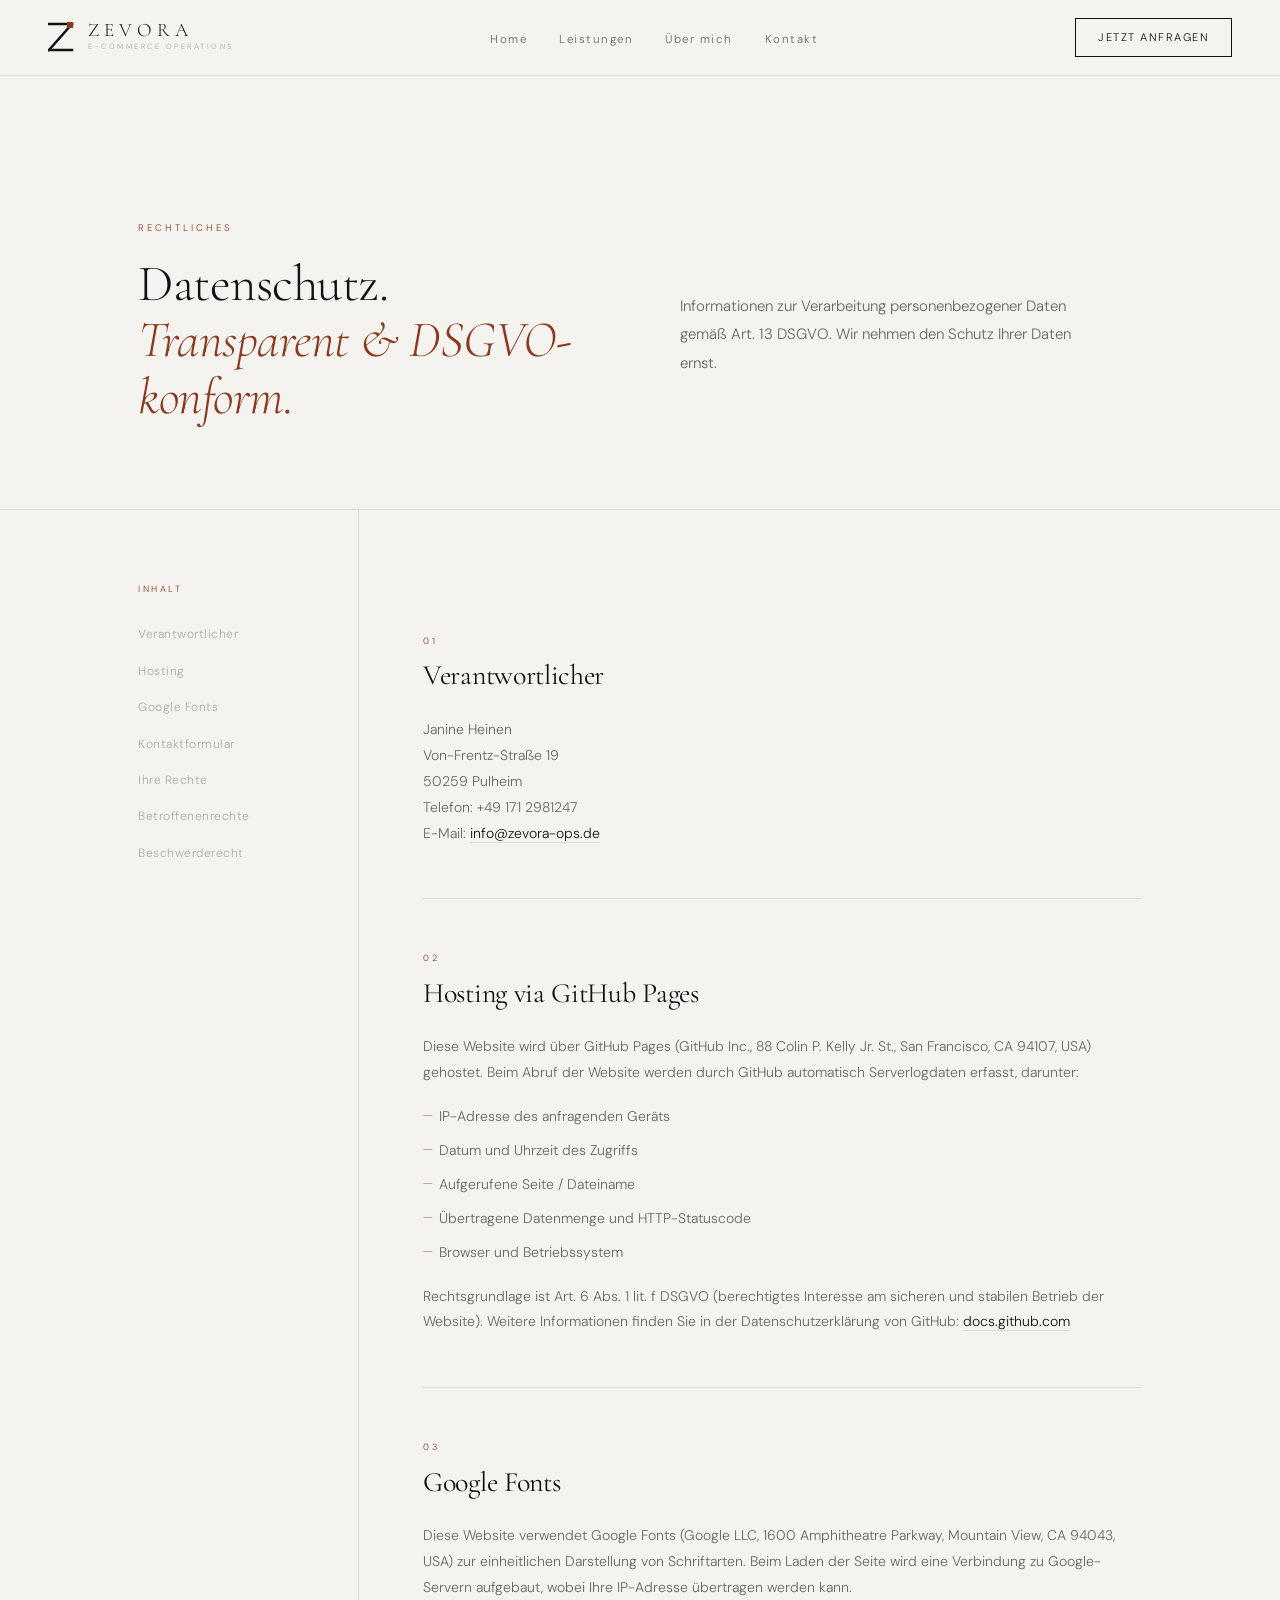
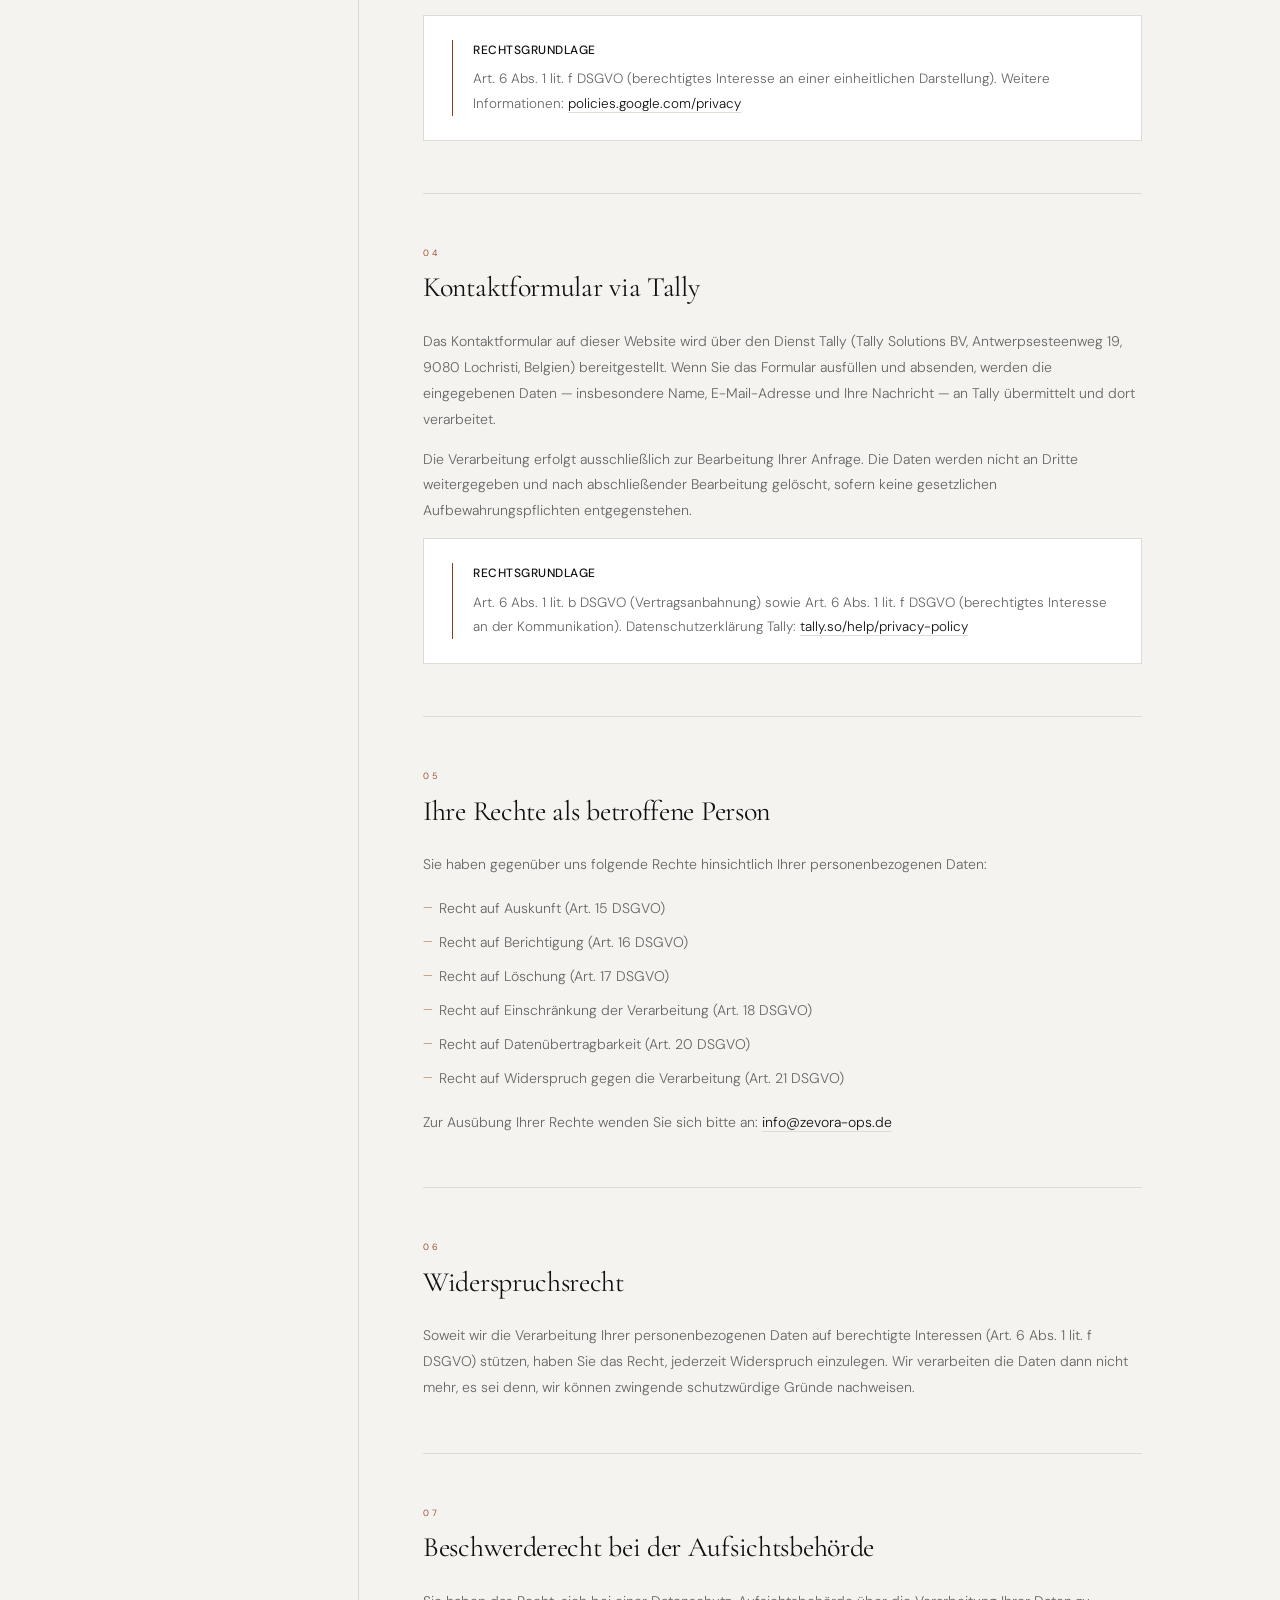
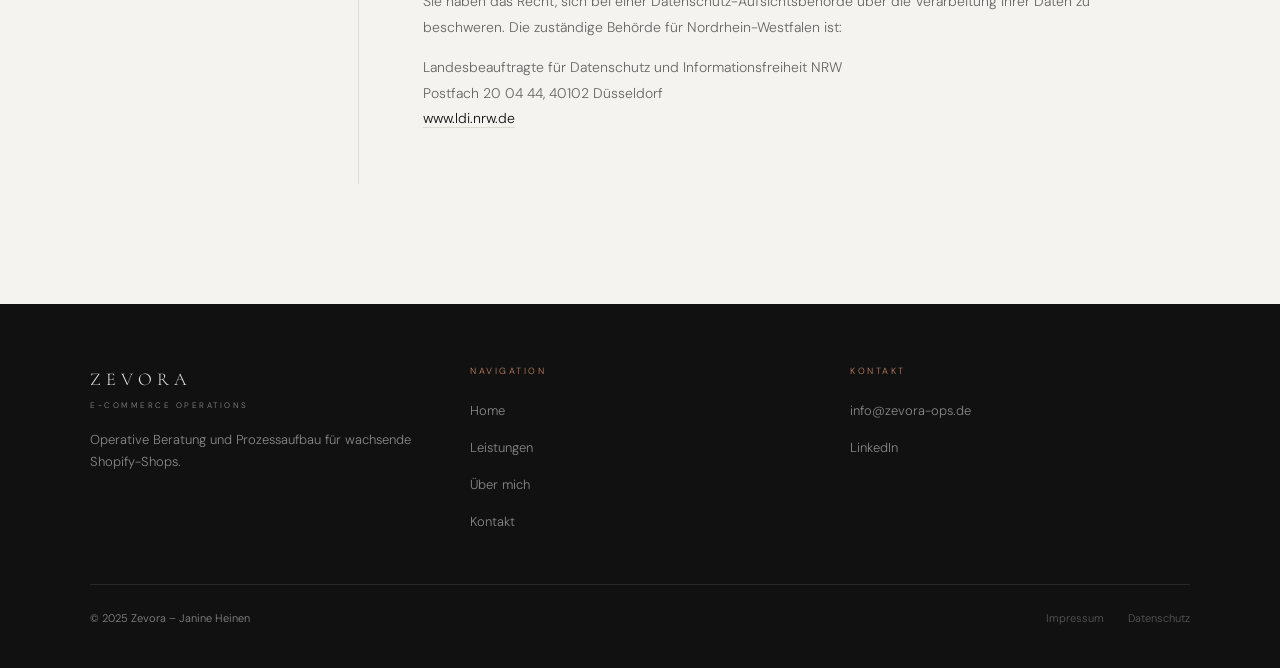
==== datenschutz.html @ b97fcf4a "Add files via upload" ====
<!DOCTYPE html>
<html lang="de">
<head>
  <meta charset="UTF-8" />
  <meta name="viewport" content="width=device-width, initial-scale=1.0" />
  <meta name="robots" content="noindex" />
  <title>Datenschutz – Zevora E-Commerce Operations</title>
  <link rel="preconnect" href="https://fonts.googleapis.com" />
  <link rel="preconnect" href="https://fonts.gstatic.com" crossorigin />
  <link href="https://fonts.googleapis.com/css2?family=Cormorant+Garamond:ital,wght@0,300;0,400;0,500;1,300;1,400&family=DM+Sans:wght@300;400;500&display=swap" rel="stylesheet" />
  <link rel="stylesheet" href="style.css" />
  <style>


    /* LAYOUT */
    .dse-body {
      max-width: 1100px;
      margin: 0 auto;
      padding: 0 48px 120px;
      display: grid;
      grid-template-columns: 220px 1fr;
    }

    /* SIDEBAR */
    .dse-sidebar {
      padding: 72px 0;
      position: sticky;
      top: 80px;
      align-self: start;
    }
    .dse-sidebar-label {
      font-size: 9px;
      letter-spacing: 2.5px;
      color: var(--gold);
      margin-bottom: 20px;
      display: block;
    }
    .dse-nav { list-style: none; display: flex; flex-direction: column; gap: 2px; }
    .dse-nav a {
      font-size: 12px;
      letter-spacing: 0.5px;
      color: var(--light);
      text-decoration: none;
      padding: 7px 0;
      display: block;
      transition: color .2s;
    }
    .dse-nav a:hover { color: var(--black); }

    /* CONTENT */
    .dse-content {
      padding: 72px 0 0 64px;
      border-left: 0.5px solid var(--rule);
    }
    .dse-section {
      padding: 52px 0;
      border-bottom: 0.5px solid var(--rule);
    }
    .dse-section:last-child { border-bottom: none; }
    .dse-section-num {
      font-size: 9px;
      letter-spacing: 2.5px;
      color: var(--gold);
      margin-bottom: 10px;
      display: block;
    }
    .dse-section h2 {
      font-family: 'Cormorant Garamond', serif;
      font-size: 28px;
      font-weight: 400;
      color: var(--black);
      margin-bottom: 24px;
      line-height: 1.2;
      letter-spacing: -0.3px;
    }
    .dse-section p {
      font-size: 14px;
      color: var(--mid);
      line-height: 1.85;
      margin-bottom: 14px;
    }
    .dse-section p:last-child { margin-bottom: 0; }
    .dse-section a {
      color: var(--black);
      text-decoration: none;
      border-bottom: 0.5px solid var(--rule);
      transition: border-color .2s, color .2s;
    }
    .dse-section a:hover { color: var(--gold); border-color: var(--gold-lt); }
    .dse-section ul {
      margin: 12px 0 14px 0;
      padding-left: 0;
      list-style: none;
    }
    .dse-section ul li {
      font-size: 14px;
      color: var(--mid);
      line-height: 1.85;
      padding: 4px 0 4px 16px;
      position: relative;
    }
    .dse-section ul li::before {
      content: '—';
      position: absolute;
      left: 0;
      color: var(--gold-lt);
      font-size: 12px;
    }

    /* INFO BOX */
    .dse-infobox {
      border: 0.5px solid var(--rule);
      background: var(--white);
      padding: 24px 28px;
      display: flex;
      gap: 20px;
      align-items: flex-start;
      margin-top: 4px;
    }
    .dse-infobox-mark {
      width: 1px;
      background: var(--gold);
      align-self: stretch;
      flex-shrink: 0;
      min-height: 40px;
    }
    .dse-infobox-text { font-size: 13.5px; color: var(--mid); line-height: 1.8; }
    .dse-infobox-text strong {
      font-weight: 500;
      color: var(--black);
      display: block;
      margin-bottom: 6px;
      font-size: 12px;
      letter-spacing: 0.5px;
    }

    @media (max-width: 768px) {
      .dse-hero { grid-template-columns: 1fr; padding: 100px 24px 56px; gap: 32px; }
      .dse-body { grid-template-columns: 1fr; padding: 0 24px 80px; }
      .dse-sidebar { display: none; }
      .dse-content { padding: 48px 0 0; border-left: none; border-top: 0.5px solid var(--rule); }
    }
  </style>
</head>
<body>

  <nav>
    <a href="index.html" class="nav-logo">
      <svg viewBox="0 0 26 30" xmlns="http://www.w3.org/2000/svg">
        <line x1="1" y1="2" x2="24" y2="2" stroke="#111" stroke-width="2.5" stroke-linecap="square"/>
        <line x1="24" y1="2" x2="1" y2="28" stroke="#111" stroke-width="2.5" stroke-linecap="square"/>
        <line x1="1" y1="28" x2="24" y2="28" stroke="#111" stroke-width="2.5" stroke-linecap="square"/>
        <rect x="19" y="0" width="6" height="6" fill="#8B3A1F"/>
      </svg>
      <div>
        <div class="nav-brand-name">ZEVORA</div>
        <div class="nav-brand-tag">E-COMMERCE OPERATIONS</div>
      </div>
    </a>
    <ul class="nav-links">
      <li><a href="index.html">Home</a></li>
      <li><a href="leistungen.html">Leistungen</a></li>
      <li><a href="ueber-mich.html">Über mich</a></li>
      <li><a href="kontakt.html">Kontakt</a></li>
    </ul>
    <a href="leistungen.html" class="nav-cta">JETZT ANFRAGEN</a>
  </nav>

  <main class="page-wrap">

    <!-- HERO -->
    <section class="page-wrap" style="border-bottom:0.5px solid var(--rule);">
      <div style="max-width:1100px;margin:0 auto;padding:60px 48px 60px;display:grid;grid-template-columns:1fr 1fr;gap:80px;align-items:center;">
        <div>
          <span class="section-eyebrow fade-up">RECHTLICHES</span>
          <h1 class="section-title fade-up-2" style="margin-bottom:24px;">
            Datenschutz.<br><em>Transparent & DSGVO-konform.</em>
          </h1>
        </div>
        <div class="fade-up-3">
          <p style="font-size:15px;color:var(--mid);line-height:1.9;max-width:420px;">
            Informationen zur Verarbeitung personenbezogener Daten gemäß Art. 13 DSGVO. Wir nehmen den Schutz Ihrer Daten ernst.
          </p>
        </div>
      </div>
    </section>

    <div class="dse-body">

      <aside class="dse-sidebar">
        <span class="dse-sidebar-label">INHALT</span>
        <ul class="dse-nav">
          <li><a href="#verantwortlicher">Verantwortlicher</a></li>
          <li><a href="#hosting">Hosting</a></li>
          <li><a href="#google-fonts">Google Fonts</a></li>
          <li><a href="#kontaktformular">Kontaktformular</a></li>
          <li><a href="#rechte">Ihre Rechte</a></li>
          <li><a href="#betroffenenrechte">Betroffenenrechte</a></li>
          <li><a href="#beschwerderecht">Beschwerderecht</a></li>
        </ul>
      </aside>

      <div class="dse-content">

        <div class="dse-section" id="verantwortlicher">
          <span class="dse-section-num">01</span>
          <h2>Verantwortlicher</h2>
          <p>
            Janine Heinen<br />
            Von-Frentz-Straße 19<br />
            50259 Pulheim<br />
            Telefon: +49 171 2981247<br />
            E-Mail: <a href="mailto:info@zevora-ops.de">info@zevora-ops.de</a>
          </p>
        </div>

        <div class="dse-section" id="hosting">
          <span class="dse-section-num">02</span>
          <h2>Hosting via GitHub Pages</h2>
          <p>
            Diese Website wird über GitHub Pages (GitHub Inc., 88 Colin P. Kelly Jr. St., San Francisco, CA 94107, USA) gehostet. Beim Abruf der Website werden durch GitHub automatisch Serverlogdaten erfasst, darunter:
          </p>
          <ul>
            <li>IP-Adresse des anfragenden Geräts</li>
            <li>Datum und Uhrzeit des Zugriffs</li>
            <li>Aufgerufene Seite / Dateiname</li>
            <li>Übertragene Datenmenge und HTTP-Statuscode</li>
            <li>Browser und Betriebssystem</li>
          </ul>
          <p>
            Rechtsgrundlage ist Art. 6 Abs. 1 lit. f DSGVO (berechtigtes Interesse am sicheren und stabilen Betrieb der Website). Weitere Informationen finden Sie in der Datenschutzerklärung von GitHub: <a href="https://docs.github.com/en/site-policy/privacy-policies/github-privacy-statement" target="_blank" rel="noopener">docs.github.com</a>
          </p>
        </div>

        <div class="dse-section" id="google-fonts">
          <span class="dse-section-num">03</span>
          <h2>Google Fonts</h2>
          <p>
            Diese Website verwendet Google Fonts (Google LLC, 1600 Amphitheatre Parkway, Mountain View, CA 94043, USA) zur einheitlichen Darstellung von Schriftarten. Beim Laden der Seite wird eine Verbindung zu Google-Servern aufgebaut, wobei Ihre IP-Adresse übertragen werden kann.
          </p>
          <div class="dse-infobox">
            <div class="dse-infobox-mark"></div>
            <div class="dse-infobox-text">
              <strong>RECHTSGRUNDLAGE</strong>
              Art. 6 Abs. 1 lit. f DSGVO (berechtigtes Interesse an einer einheitlichen Darstellung). Weitere Informationen: <a href="https://policies.google.com/privacy" target="_blank" rel="noopener">policies.google.com/privacy</a>
            </div>
          </div>
        </div>

        <div class="dse-section" id="kontaktformular">
          <span class="dse-section-num">04</span>
          <h2>Kontaktformular via Tally</h2>
          <p>
            Das Kontaktformular auf dieser Website wird über den Dienst Tally (Tally Solutions BV, Antwerpsesteenweg 19, 9080 Lochristi, Belgien) bereitgestellt. Wenn Sie das Formular ausfüllen und absenden, werden die eingegebenen Daten — insbesondere Name, E-Mail-Adresse und Ihre Nachricht — an Tally übermittelt und dort verarbeitet.
          </p>
          <p>
            Die Verarbeitung erfolgt ausschließlich zur Bearbeitung Ihrer Anfrage. Die Daten werden nicht an Dritte weitergegeben und nach abschließender Bearbeitung gelöscht, sofern keine gesetzlichen Aufbewahrungspflichten entgegenstehen.
          </p>
          <div class="dse-infobox">
            <div class="dse-infobox-mark"></div>
            <div class="dse-infobox-text">
              <strong>RECHTSGRUNDLAGE</strong>
              Art. 6 Abs. 1 lit. b DSGVO (Vertragsanbahnung) sowie Art. 6 Abs. 1 lit. f DSGVO (berechtigtes Interesse an der Kommunikation). Datenschutzerklärung Tally: <a href="https://tally.so/help/privacy-policy" target="_blank" rel="noopener">tally.so/help/privacy-policy</a>
            </div>
          </div>
        </div>

        <div class="dse-section" id="rechte">
          <span class="dse-section-num">05</span>
          <h2>Ihre Rechte als betroffene Person</h2>
          <p>Sie haben gegenüber uns folgende Rechte hinsichtlich Ihrer personenbezogenen Daten:</p>
          <ul>
            <li>Recht auf Auskunft (Art. 15 DSGVO)</li>
            <li>Recht auf Berichtigung (Art. 16 DSGVO)</li>
            <li>Recht auf Löschung (Art. 17 DSGVO)</li>
            <li>Recht auf Einschränkung der Verarbeitung (Art. 18 DSGVO)</li>
            <li>Recht auf Datenübertragbarkeit (Art. 20 DSGVO)</li>
            <li>Recht auf Widerspruch gegen die Verarbeitung (Art. 21 DSGVO)</li>
          </ul>
          <p>
            Zur Ausübung Ihrer Rechte wenden Sie sich bitte an: <a href="mailto:info@zevora-ops.de">info@zevora-ops.de</a>
          </p>
        </div>

        <div class="dse-section" id="betroffenenrechte">
          <span class="dse-section-num">06</span>
          <h2>Widerspruchsrecht</h2>
          <p>
            Soweit wir die Verarbeitung Ihrer personenbezogenen Daten auf berechtigte Interessen (Art. 6 Abs. 1 lit. f DSGVO) stützen, haben Sie das Recht, jederzeit Widerspruch einzulegen. Wir verarbeiten die Daten dann nicht mehr, es sei denn, wir können zwingende schutzwürdige Gründe nachweisen.
          </p>
        </div>

        <div class="dse-section" id="beschwerderecht">
          <span class="dse-section-num">07</span>
          <h2>Beschwerderecht bei der Aufsichtsbehörde</h2>
          <p>
            Sie haben das Recht, sich bei einer Datenschutz-Aufsichtsbehörde über die Verarbeitung Ihrer Daten zu beschweren. Die zuständige Behörde für Nordrhein-Westfalen ist:
          </p>
          <p>
            Landesbeauftragte für Datenschutz und Informationsfreiheit NRW<br />
            Postfach 20 04 44, 40102 Düsseldorf<br />
            <a href="https://www.ldi.nrw.de" target="_blank" rel="noopener">www.ldi.nrw.de</a>
          </p>
        </div>

      </div>
    </div>
  </main>

  <footer>
    <div class="footer-inner">
      <div>
        <div class="footer-brand-name">ZEVORA</div>
        <div class="footer-brand-tag">E-COMMERCE OPERATIONS</div>
        <p class="footer-desc">Operative Beratung und Prozessaufbau für wachsende Shopify-Shops.</p>
      </div>
      <div>
        <div class="footer-col-title">NAVIGATION</div>
        <ul class="footer-links">
          <li><a href="index.html">Home</a></li>
          <li><a href="leistungen.html">Leistungen</a></li>
          <li><a href="ueber-mich.html">Über mich</a></li>
          <li><a href="kontakt.html">Kontakt</a></li>
        </ul>
      </div>
      <div>
        <div class="footer-col-title">KONTAKT</div>
        <ul class="footer-links">
          <li><a href="mailto:info@zevora-ops.de">info@zevora-ops.de</a></li>
          <li><a href="https://www.linkedin.com" target="_blank">LinkedIn</a></li>
        </ul>
      </div>
    </div>
    <div class="footer-bottom">
      <span>© 2025 Zevora – Janine Heinen</span>
      <div style="display:flex;gap:24px;">
        <a href="impressum.html">Impressum</a>
        <a href="datenschutz.html">Datenschutz</a>
      </div>
    </div>
  </footer>

</body>
</html>
---- style.css ----
@import url('https://fonts.googleapis.com/css2?family=Cormorant+Garamond:ital,wght@0,300;0,400;0,500;1,300;1,400&family=DM+Sans:wght@300;400;500&display=swap');

:root {
  --bg:      #f5f3ef;
  --black:   #111111;
  --gold:    #8B3A1F;
  --gold-lt: #c4825f;
  --mid:     #666666;
  --light:   #aaaaaa;
  --rule:    #dedbd5;
  --white:   #ffffff;
  --card:    #ffffff;
}

*, *::before, *::after { box-sizing: border-box; margin: 0; padding: 0; }
html { scroll-behavior: smooth; font-size: 16px; }

body {
  background: var(--bg);
  color: var(--black);
  font-family: 'DM Sans', sans-serif;
  font-weight: 300;
  line-height: 1.7;
  overflow-x: hidden;
}

/* ── NAVIGATION ── */
nav {
  position: fixed; top: 0; left: 0; right: 0; z-index: 100;
  display: flex; align-items: center; justify-content: space-between;
  padding: 18px 48px;
  background: rgba(245,243,239,0.95);
  backdrop-filter: blur(10px);
  border-bottom: 0.5px solid var(--rule);
}
.nav-logo { display: flex; align-items: center; gap: 14px; text-decoration: none; }
.nav-logo svg { width: 26px; height: 30px; }
.nav-brand-name {
  font-family: 'Cormorant Garamond', serif;
  font-size: 19px; letter-spacing: 5px; color: var(--black); line-height: 1;
}
.nav-brand-tag { font-size: 7.5px; letter-spacing: 2.5px; color: var(--light); margin-top: 2px; }
.nav-links { display: flex; gap: 32px; list-style: none; }
.nav-links a {
  text-decoration: none; font-size: 11.5px; letter-spacing: 1.5px;
  color: var(--mid); transition: color .2s;
}
.nav-links a:hover, .nav-links a.active { color: var(--black); }
.nav-cta {
  font-size: 11px; letter-spacing: 1.5px; padding: 9px 22px;
  border: 1px solid var(--black); background: transparent;
  color: var(--black); text-decoration: none; transition: all .2s;
}
.nav-cta:hover { background: var(--black); color: var(--bg); }

/* ── FOOTER ── */
footer {
  background: var(--black);
  color: rgba(255,255,255,0.5);
  padding: 60px 48px 40px;
}
.footer-inner {
  display: grid; grid-template-columns: 1fr 1fr 1fr;
  gap: 40px; max-width: 1100px; margin: 0 auto;
  padding-bottom: 40px;
  border-bottom: 0.5px solid rgba(255,255,255,0.1);
}
.footer-brand-name {
  font-family: 'Cormorant Garamond', serif;
  font-size: 18px; letter-spacing: 5px; color: rgba(255,255,255,0.9);
}
.footer-brand-tag { font-size: 8px; letter-spacing: 2.5px; margin-top: 4px; }
.footer-desc { font-size: 13px; margin-top: 16px; line-height: 1.7; }
.footer-col-title {
  font-size: 9px; letter-spacing: 2.5px; color: var(--gold-lt);
  margin-bottom: 16px;
}
.footer-links { list-style: none; }
.footer-links li { margin-bottom: 10px; }
.footer-links a {
  text-decoration: none; font-size: 13px;
  color: rgba(255,255,255,0.5); transition: color .2s;
}
.footer-links a:hover { color: rgba(255,255,255,0.9); }
.footer-bottom {
  display: flex; justify-content: space-between; align-items: center;
  padding-top: 24px; font-size: 11px;
  max-width: 1100px; margin: 0 auto;
}
.footer-bottom a { color: rgba(255,255,255,0.3); text-decoration: none; }

/* ── BUTTONS ── */
.btn-primary {
  display: inline-block;
  padding: 14px 36px; background: var(--black); color: var(--bg);
  font-size: 11.5px; letter-spacing: 2px; text-decoration: none;
  transition: background .2s; font-family: 'DM Sans', sans-serif;
  border: none; cursor: pointer;
}
.btn-primary:hover { background: var(--gold); }
.btn-ghost {
  display: inline-block;
  font-size: 11.5px; letter-spacing: 2px; color: var(--mid);
  text-decoration: none; border-bottom: 1px solid var(--rule);
  padding-bottom: 2px; transition: color .2s, border-color .2s;
}
.btn-ghost:hover { color: var(--black); border-color: var(--black); }
.btn-gold {
  display: inline-block;
  padding: 14px 36px; background: var(--gold); color: var(--white);
  font-size: 11.5px; letter-spacing: 2px; text-decoration: none;
  transition: background .2s; font-family: 'DM Sans', sans-serif;
  border: none; cursor: pointer;
}
.btn-gold:hover { background: #6d2d16; }

/* ── UTILITIES ── */
.section-eyebrow {
  font-size: 9.5px; letter-spacing: 3px; color: var(--gold);
  margin-bottom: 20px; display: block;
}
.section-title {
  font-family: 'Cormorant Garamond', serif;
  font-size: clamp(36px, 4vw, 54px);
  font-weight: 300; line-height: 1.1; letter-spacing: -0.5px;
}
.section-title em { font-style: italic; color: var(--gold); }

/* ── PAGE WRAPPER ── */
.page-wrap { padding-top: 80px; }

/* ── ANIMATIONS ── */
@keyframes fadeUp {
  from { opacity: 0; transform: translateY(24px); }
  to   { opacity: 1; transform: translateY(0); }
}
.fade-up { animation: fadeUp .7s ease both; }
.fade-up-2 { animation: fadeUp .7s ease .15s both; }
.fade-up-3 { animation: fadeUp .7s ease .3s both; }
.fade-up-4 { animation: fadeUp .7s ease .45s both; }

/* ── RESPONSIVE ── */
@media (max-width: 768px) {
  nav { padding: 16px 20px; }
  .nav-links { display: none; }
  .footer-inner { grid-template-columns: 1fr; }
  .footer-bottom { flex-direction: column; gap: 12px; text-align: center; }
}
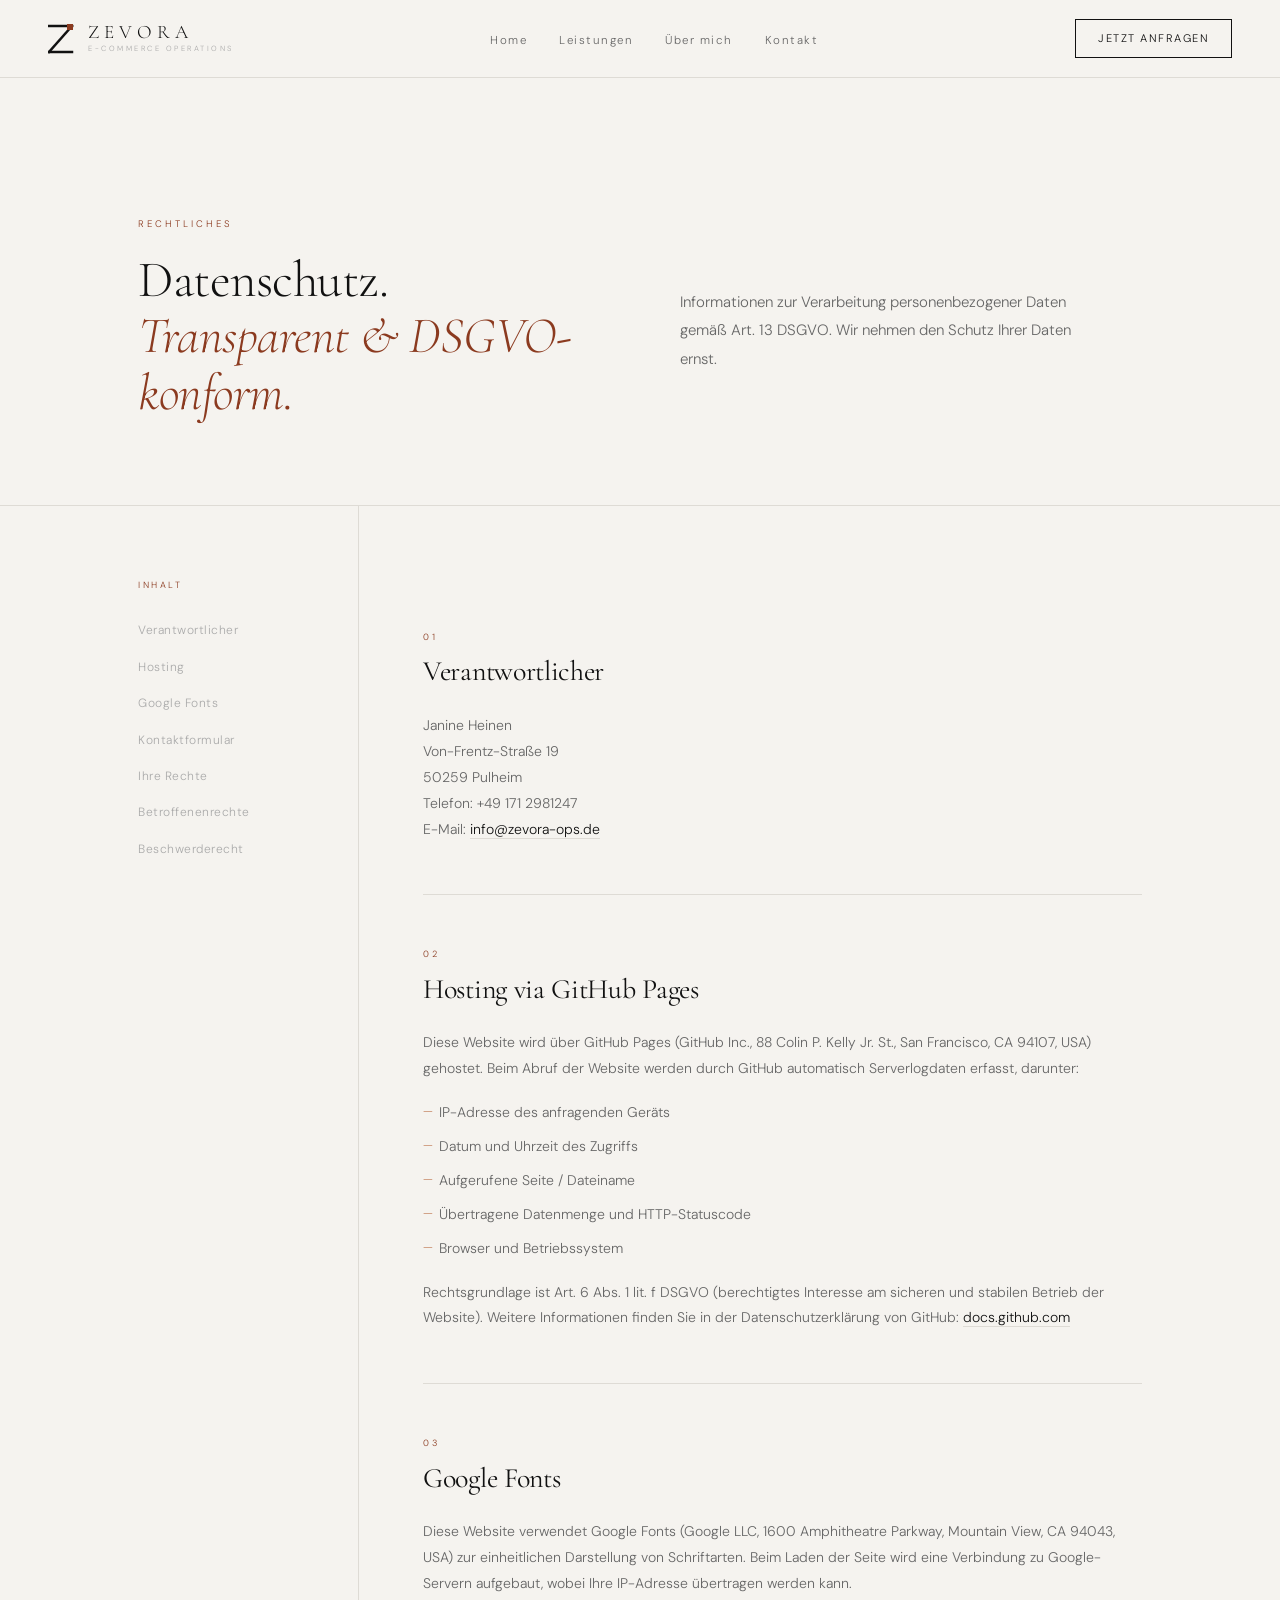
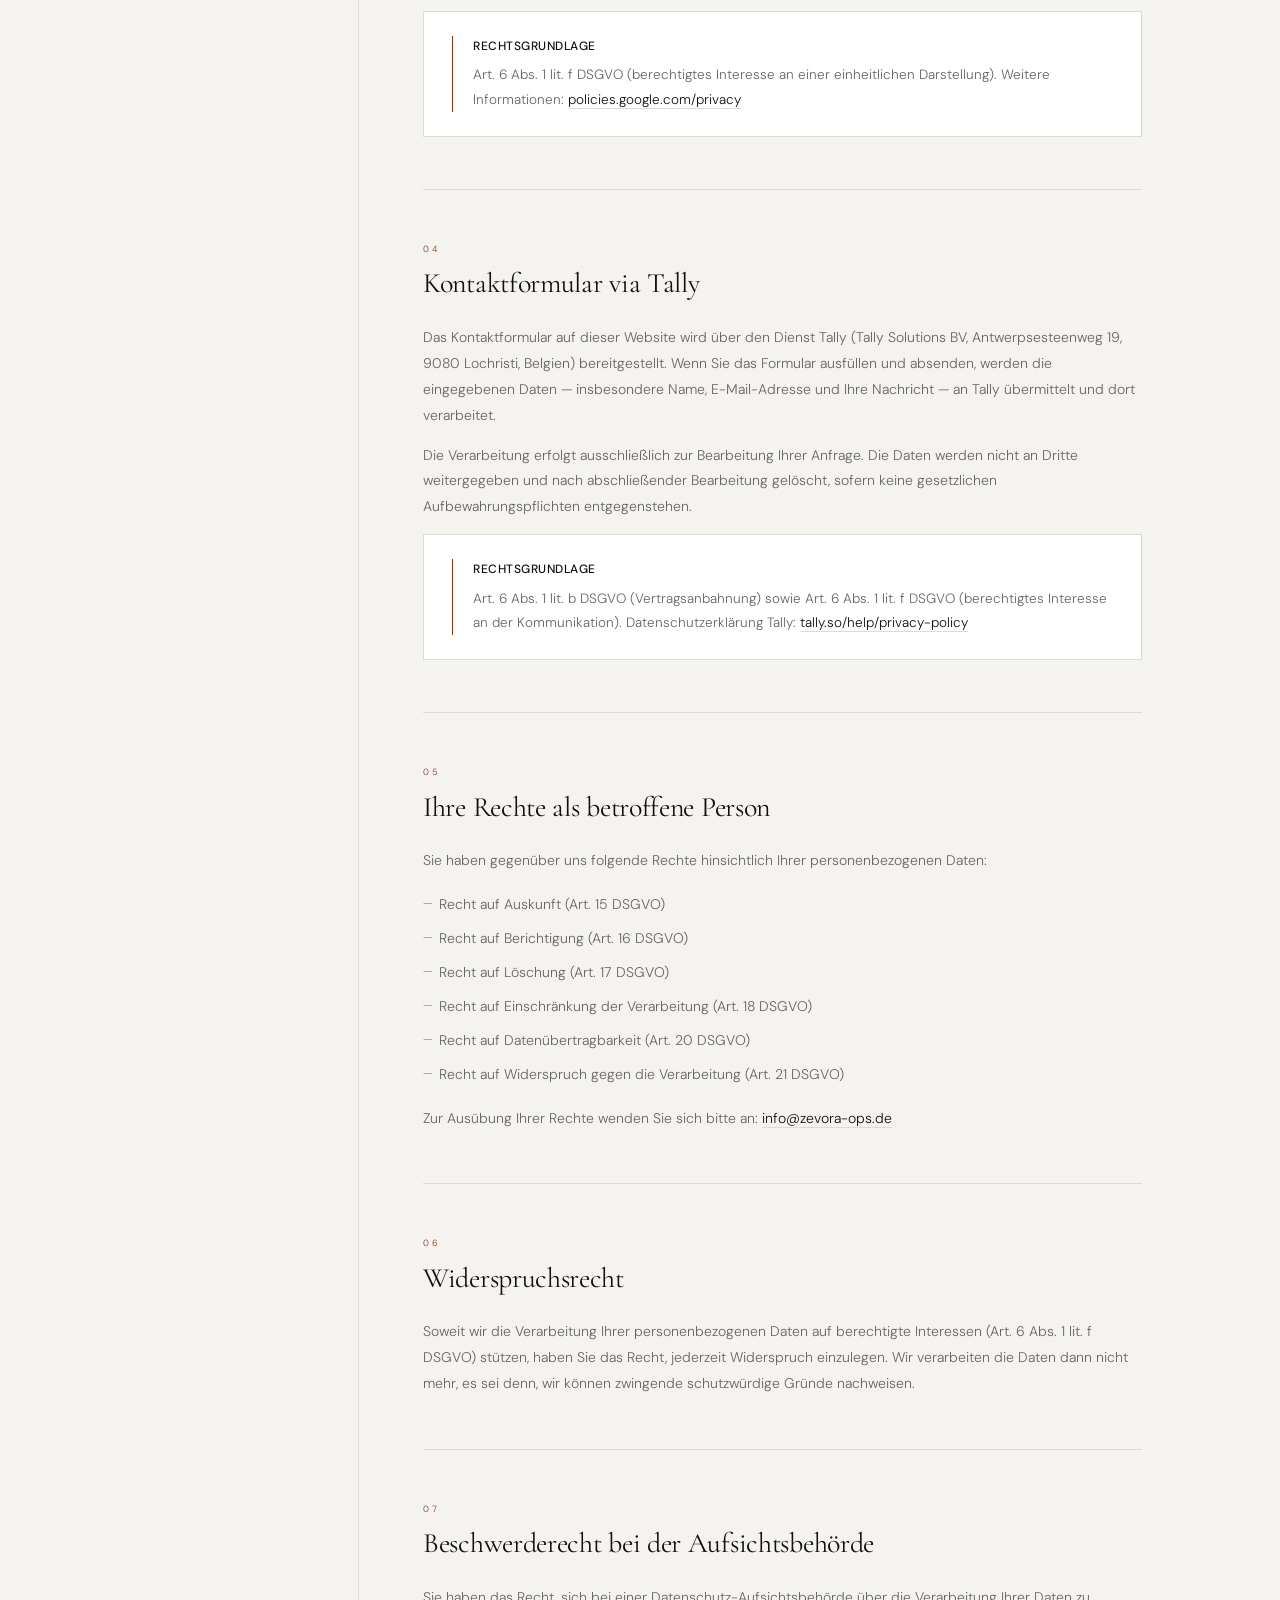
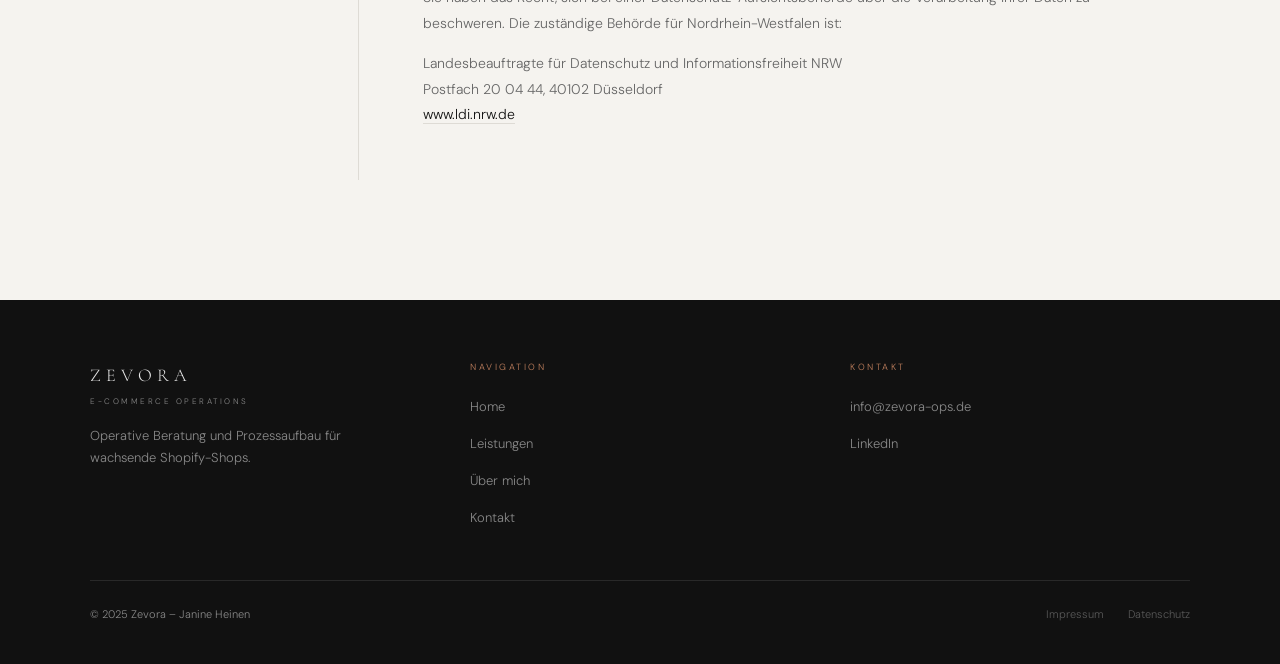
==== commit fcf1aa38: "Add files via upload" ====
--- a/datenschutz.html
+++ b/datenschutz.html
@@ -157,6 +157,7 @@
         <div class="nav-brand-tag">E-COMMERCE OPERATIONS</div>
       </div>
     </a>
+    <button class="nav-toggle" type="button" aria-label="Menü öffnen" aria-expanded="false"><span></span></button>
     <ul class="nav-links">
       <li><a href="index.html">Home</a></li>
       <li><a href="leistungen.html">Leistungen</a></li>
@@ -340,5 +341,6 @@
     </div>
   </footer>
 
+<script src="script.js"></script>
 </body>
 </html>
--- a/style.css
+++ b/style.css
@@ -1,20 +1,20 @@
 @import url('https://fonts.googleapis.com/css2?family=Cormorant+Garamond:ital,wght@0,300;0,400;0,500;1,300;1,400&family=DM+Sans:wght@300;400;500&display=swap');
 
 :root {
-  --bg:      #f5f3ef;
-  --black:   #111111;
-  --gold:    #8B3A1F;
+  --bg: #f5f3ef;
+  --black: #111111;
+  --gold: #8B3A1F;
   --gold-lt: #c4825f;
-  --mid:     #666666;
-  --light:   #aaaaaa;
-  --rule:    #dedbd5;
-  --white:   #ffffff;
-  --card:    #ffffff;
+  --mid: #666666;
+  --light: #aaaaaa;
+  --rule: #dedbd5;
+  --white: #ffffff;
+  --card: #ffffff;
+  --nav-height: 78px;
 }
 
 *, *::before, *::after { box-sizing: border-box; margin: 0; padding: 0; }
-html { scroll-behavior: smooth; font-size: 16px; }
-
+html { scroll-behavior: smooth; font-size: 16px; -webkit-text-size-adjust: 100%; }
 body {
   background: var(--bg);
   color: var(--black);
@@ -22,127 +22,185 @@
   font-weight: 300;
   line-height: 1.7;
   overflow-x: hidden;
-}
-
-/* ── NAVIGATION ── */
+  text-rendering: optimizeLegibility;
+}
+img, svg { max-width: 100%; height: auto; display: block; }
+a, button, input, select, textarea { font: inherit; }
+a { color: inherit; }
+
+/* NAVIGATION */
 nav {
-  position: fixed; top: 0; left: 0; right: 0; z-index: 100;
-  display: flex; align-items: center; justify-content: space-between;
+  position: fixed;
+  inset: 0 0 auto 0;
+  z-index: 1000;
+  min-height: var(--nav-height);
+  display: flex;
+  align-items: center;
+  justify-content: space-between;
+  gap: 24px;
   padding: 18px 48px;
   background: rgba(245,243,239,0.95);
   backdrop-filter: blur(10px);
+  -webkit-backdrop-filter: blur(10px);
   border-bottom: 0.5px solid var(--rule);
 }
-.nav-logo { display: flex; align-items: center; gap: 14px; text-decoration: none; }
-.nav-logo svg { width: 26px; height: 30px; }
-.nav-brand-name {
-  font-family: 'Cormorant Garamond', serif;
-  font-size: 19px; letter-spacing: 5px; color: var(--black); line-height: 1;
-}
-.nav-brand-tag { font-size: 7.5px; letter-spacing: 2.5px; color: var(--light); margin-top: 2px; }
-.nav-links { display: flex; gap: 32px; list-style: none; }
-.nav-links a {
-  text-decoration: none; font-size: 11.5px; letter-spacing: 1.5px;
-  color: var(--mid); transition: color .2s;
-}
+.nav-logo { display: flex; align-items: center; gap: 14px; text-decoration: none; flex-shrink: 0; }
+.nav-logo svg { width: 26px; height: 30px; flex: 0 0 26px; }
+.nav-brand-name { font-family: 'Cormorant Garamond', serif; font-size: 19px; letter-spacing: 5px; color: var(--black); line-height: 1; }
+.nav-brand-tag { font-size: 7.5px; letter-spacing: 2.5px; color: var(--light); margin-top: 2px; white-space: nowrap; }
+.nav-links { display: flex; gap: 32px; list-style: none; align-items: center; }
+.nav-links a { text-decoration: none; font-size: 11.5px; letter-spacing: 1.5px; color: var(--mid); transition: color .2s; white-space: nowrap; }
 .nav-links a:hover, .nav-links a.active { color: var(--black); }
-.nav-cta {
-  font-size: 11px; letter-spacing: 1.5px; padding: 9px 22px;
-  border: 1px solid var(--black); background: transparent;
-  color: var(--black); text-decoration: none; transition: all .2s;
-}
+.nav-cta { font-size: 11px; letter-spacing: 1.5px; padding: 9px 22px; border: 1px solid var(--black); background: transparent; color: var(--black); text-decoration: none; transition: all .2s; white-space: nowrap; }
 .nav-cta:hover { background: var(--black); color: var(--bg); }
-
-/* ── FOOTER ── */
-footer {
-  background: var(--black);
-  color: rgba(255,255,255,0.5);
-  padding: 60px 48px 40px;
-}
-.footer-inner {
-  display: grid; grid-template-columns: 1fr 1fr 1fr;
-  gap: 40px; max-width: 1100px; margin: 0 auto;
-  padding-bottom: 40px;
-  border-bottom: 0.5px solid rgba(255,255,255,0.1);
-}
-.footer-brand-name {
-  font-family: 'Cormorant Garamond', serif;
-  font-size: 18px; letter-spacing: 5px; color: rgba(255,255,255,0.9);
-}
+.nav-toggle { display: none; width: 42px; height: 42px; border: 1px solid var(--rule); background: transparent; color: var(--black); align-items: center; justify-content: center; cursor: pointer; }
+.nav-toggle span, .nav-toggle span::before, .nav-toggle span::after { display:block; width:18px; height:1px; background:var(--black); content:""; transition: transform .2s, opacity .2s; }
+.nav-toggle span::before { transform: translateY(-6px); }
+.nav-toggle span::after { transform: translateY(5px); }
+nav.nav-open .nav-toggle span { background: transparent; }
+nav.nav-open .nav-toggle span::before { transform: translateY(0) rotate(45deg); }
+nav.nav-open .nav-toggle span::after { transform: translateY(-1px) rotate(-45deg); }
+
+/* FOOTER */
+footer { background: var(--black); color: rgba(255,255,255,0.5); padding: 60px 48px 40px; }
+.footer-inner { display: grid; grid-template-columns: 1fr 1fr 1fr; gap: 40px; max-width: 1100px; margin: 0 auto; padding-bottom: 40px; border-bottom: 0.5px solid rgba(255,255,255,0.1); }
+.footer-brand-name { font-family: 'Cormorant Garamond', serif; font-size: 18px; letter-spacing: 5px; color: rgba(255,255,255,0.9); }
 .footer-brand-tag { font-size: 8px; letter-spacing: 2.5px; margin-top: 4px; }
-.footer-desc { font-size: 13px; margin-top: 16px; line-height: 1.7; }
-.footer-col-title {
-  font-size: 9px; letter-spacing: 2.5px; color: var(--gold-lt);
-  margin-bottom: 16px;
-}
+.footer-desc { font-size: 13px; margin-top: 16px; line-height: 1.7; max-width: 260px; }
+.footer-col-title { font-size: 9px; letter-spacing: 2.5px; color: var(--gold-lt); margin-bottom: 16px; }
 .footer-links { list-style: none; }
 .footer-links li { margin-bottom: 10px; }
-.footer-links a {
-  text-decoration: none; font-size: 13px;
-  color: rgba(255,255,255,0.5); transition: color .2s;
-}
+.footer-links a { text-decoration: none; font-size: 13px; color: rgba(255,255,255,0.5); transition: color .2s; }
 .footer-links a:hover { color: rgba(255,255,255,0.9); }
-.footer-bottom {
-  display: flex; justify-content: space-between; align-items: center;
-  padding-top: 24px; font-size: 11px;
-  max-width: 1100px; margin: 0 auto;
-}
+.footer-bottom { display: flex; justify-content: space-between; align-items: center; gap: 24px; padding-top: 24px; font-size: 11px; max-width: 1100px; margin: 0 auto; }
 .footer-bottom a { color: rgba(255,255,255,0.3); text-decoration: none; }
-
-/* ── BUTTONS ── */
-.btn-primary {
-  display: inline-block;
-  padding: 14px 36px; background: var(--black); color: var(--bg);
-  font-size: 11.5px; letter-spacing: 2px; text-decoration: none;
-  transition: background .2s; font-family: 'DM Sans', sans-serif;
-  border: none; cursor: pointer;
-}
+.footer-bottom a:hover { color: rgba(255,255,255,0.7); }
+
+/* BUTTONS */
+.btn-primary, .btn-gold { display: inline-block; padding: 14px 36px; font-size: 11.5px; letter-spacing: 2px; text-decoration: none; transition: background .2s, color .2s, border-color .2s; font-family: 'DM Sans', sans-serif; border: none; cursor: pointer; }
+.btn-primary { background: var(--black); color: var(--bg); }
 .btn-primary:hover { background: var(--gold); }
-.btn-ghost {
-  display: inline-block;
-  font-size: 11.5px; letter-spacing: 2px; color: var(--mid);
-  text-decoration: none; border-bottom: 1px solid var(--rule);
-  padding-bottom: 2px; transition: color .2s, border-color .2s;
-}
+.btn-gold { background: var(--gold); color: var(--white); }
+.btn-gold:hover { background: #6d2d16; }
+.btn-ghost { display: inline-block; font-size: 11.5px; letter-spacing: 2px; color: var(--mid); text-decoration: none; border-bottom: 1px solid var(--rule); padding-bottom: 2px; transition: color .2s, border-color .2s; }
 .btn-ghost:hover { color: var(--black); border-color: var(--black); }
-.btn-gold {
-  display: inline-block;
-  padding: 14px 36px; background: var(--gold); color: var(--white);
-  font-size: 11.5px; letter-spacing: 2px; text-decoration: none;
-  transition: background .2s; font-family: 'DM Sans', sans-serif;
-  border: none; cursor: pointer;
-}
-.btn-gold:hover { background: #6d2d16; }
-
-/* ── UTILITIES ── */
-.section-eyebrow {
-  font-size: 9.5px; letter-spacing: 3px; color: var(--gold);
-  margin-bottom: 20px; display: block;
-}
-.section-title {
-  font-family: 'Cormorant Garamond', serif;
-  font-size: clamp(36px, 4vw, 54px);
-  font-weight: 300; line-height: 1.1; letter-spacing: -0.5px;
-}
+
+/* UTILITIES */
+.section-eyebrow { font-size: 9.5px; letter-spacing: 3px; color: var(--gold); margin-bottom: 20px; display: block; }
+.section-title { font-family: 'Cormorant Garamond', serif; font-size: clamp(36px, 4vw, 54px); font-weight: 300; line-height: 1.1; letter-spacing: -0.5px; }
 .section-title em { font-style: italic; color: var(--gold); }
-
-/* ── PAGE WRAPPER ── */
-.page-wrap { padding-top: 80px; }
-
-/* ── ANIMATIONS ── */
-@keyframes fadeUp {
-  from { opacity: 0; transform: translateY(24px); }
-  to   { opacity: 1; transform: translateY(0); }
-}
+.page-wrap { padding-top: var(--nav-height); }
+.content-wrap { max-width: 1100px; margin: 0 auto; padding-left: 48px; padding-right: 48px; }
+.text-muted { color: var(--mid); }
+
+/* INDEX */
+.hero-section { min-height: 100vh; display: grid; grid-template-columns: 1fr 1fr; }
+.hero-left { display: flex; flex-direction: column; justify-content: center; padding: 80px 64px 80px 48px; }
+.hero-title { font-size: clamp(48px, 5.5vw, 76px); margin-bottom: 28px; }
+.hero-text { font-size: 15px; color: var(--mid); max-width: 420px; margin-bottom: 48px; line-height: 1.9; }
+.hero-buttons { display: flex; gap: 20px; align-items: center; flex-wrap: wrap; }
+.hero-right { background: var(--black); display: flex; flex-direction: column; align-items: center; justify-content: center; padding: 80px 48px; position: relative; overflow: hidden; }
+.hero-z { position: absolute; font-family: 'Cormorant Garamond', serif; font-size: 320px; color: rgba(255,255,255,0.03); line-height: 1; user-select: none; }
+.hero-card { position: relative; z-index: 1; width: 100%; max-width: 380px; }
+.preview-section { padding: 100px 48px; max-width: 1100px; margin: 0 auto; }
+.preview-grid { display: grid; grid-template-columns: 1fr 2fr; gap: 60px; align-items: start; }
+.service-grid { display: grid; grid-template-columns: 1fr 1fr; gap: 16px; }
+.stats-section { background: var(--black); padding: 100px 48px; }
+.stats-inner { max-width: 1100px; margin: 0 auto; }
+.stats-grid { display: grid; grid-template-columns: repeat(3, 1fr); gap: 1px; background: rgba(255,255,255,0.08); }
+.cta-section { padding: 100px 48px; text-align: center; }
+
+/* SERVICE PAGE */
+.service-card { display: grid; grid-template-columns: 1fr 1fr; gap: 48px; background: var(--white); border: 0.5px solid var(--rule); padding: 42px; margin-bottom: 20px; }
+.service-num { font-size: 10px; letter-spacing: 2px; color: var(--gold); margin-bottom: 18px; }
+.service-title { font-family:'Cormorant Garamond',serif; font-size: 36px; font-weight: 300; line-height: 1.1; margin-bottom: 16px; }
+.service-price { font-size: 13px; letter-spacing: 1.5px; color: var(--gold); margin-bottom: 20px; }
+.service-desc { font-size: 14px; color: var(--mid); line-height: 1.9; margin-bottom: 22px; }
+.service-tag { display: inline-block; font-size: 9px; letter-spacing: 1.8px; color: var(--mid); border: 0.5px solid var(--rule); padding: 6px 10px; margin: 0 6px 6px 0; }
+.service-del { list-style: none; }
+.service-del li { font-size: 13px; color: var(--mid); padding: 10px 0; border-bottom: 0.5px solid var(--rule); }
+
+/* FORMS */
+input, select, textarea { border-radius: 0; }
+input:focus, select:focus, textarea:focus { border-color: var(--gold) !important; }
+
+/* ANIMATIONS */
+@keyframes fadeUp { from { opacity: 0; transform: translateY(24px); } to { opacity: 1; transform: translateY(0); } }
 .fade-up { animation: fadeUp .7s ease both; }
 .fade-up-2 { animation: fadeUp .7s ease .15s both; }
 .fade-up-3 { animation: fadeUp .7s ease .3s both; }
 .fade-up-4 { animation: fadeUp .7s ease .45s both; }
-
-/* ── RESPONSIVE ── */
+@media (prefers-reduced-motion: reduce) { * { animation-duration: .001ms !important; animation-iteration-count: 1 !important; scroll-behavior: auto !important; transition-duration: .001ms !important; } }
+
+/* TABLET */
+@media (max-width: 1024px) {
+  :root { --nav-height: 74px; }
+  nav { padding: 16px 28px; gap: 20px; }
+  .nav-links { gap: 20px; }
+  .hero-section { grid-template-columns: 1fr; min-height: auto; }
+  .hero-left, .hero-right { padding: 72px 32px; }
+  .preview-grid { grid-template-columns: 1fr; gap: 40px; }
+  .stats-grid { grid-template-columns: 1fr; }
+  .service-card { grid-template-columns: 1fr; gap: 30px; }
+  footer { padding: 56px 32px 36px; }
+}
+
+/* MOBILE */
 @media (max-width: 768px) {
-  nav { padding: 16px 20px; }
-  .nav-links { display: none; }
-  .footer-inner { grid-template-columns: 1fr; }
-  .footer-bottom { flex-direction: column; gap: 12px; text-align: center; }
-}
+  :root { --nav-height: 72px; }
+  html { font-size: 15px; }
+  nav { min-height: var(--nav-height); padding: 14px 20px; gap: 12px; flex-wrap: nowrap; align-items: center; }
+  .nav-logo { min-width: 0; }
+  .nav-logo svg { width: 24px; height: 28px; flex-basis: 24px; }
+  .nav-brand-name { font-size: 17px; letter-spacing: 4px; }
+  .nav-brand-tag { font-size: 7px; letter-spacing: 2px; }
+  .nav-toggle { display: flex; flex-shrink: 0; }
+  .nav-links, .nav-cta { display: none; }
+  nav.nav-open { background: rgba(245,243,239,0.98); }
+  nav.nav-open .nav-links { position: absolute; top: 100%; left: 0; right: 0; display: grid; gap: 0; padding: 10px 20px 12px; background: rgba(245,243,239,0.98); border-bottom: 0.5px solid var(--rule); box-shadow: 0 16px 30px rgba(0,0,0,0.04); }
+  nav.nav-open .nav-links li { list-style: none; border-bottom: 0.5px solid var(--rule); }
+  nav.nav-open .nav-links li:last-child { border-bottom: 0; }
+  nav.nav-open .nav-links a { display: block; padding: 14px 0; font-size: 11px; }
+  nav.nav-open .nav-cta { position: absolute; top: calc(100% + 211px); left: 20px; right: 20px; display: block; text-align: center; background: var(--black); color: var(--bg); z-index: 2; }
+
+  .page-wrap { padding-top: var(--nav-height); }
+  .section-title { font-size: clamp(34px, 10vw, 48px) !important; line-height: 1.05; }
+  .section-eyebrow { font-size: 9px; letter-spacing: 2.5px; }
+  .hero-left { padding: 58px 22px 54px !important; }
+  .hero-right { padding: 58px 22px !important; min-height: 470px; }
+  .hero-title { font-size: clamp(42px, 13vw, 58px) !important; line-height: .96; }
+  .hero-text { font-size: 14px; margin-bottom: 34px; }
+  .hero-buttons { flex-direction: column; align-items: stretch; gap: 14px; }
+  .hero-z { font-size: 220px; }
+  .preview-section, .stats-section, .cta-section { padding: 72px 22px !important; }
+  .service-grid, .preview-grid, .stats-grid { grid-template-columns: 1fr !important; }
+  .btn-primary, .btn-gold { width: 100%; text-align: center; padding: 15px 24px; }
+  .btn-ghost { width: 100%; text-align: center; border: 1px solid var(--rule); padding: 13px 24px; }
+  .service-card { padding: 28px 22px !important; margin-bottom: 16px; }
+  .service-title { font-size: 32px; }
+
+  /* überschreibt alte Inline-Grids/Paddings mobil, ohne das Desktop-Design zu verändern */
+  section[style*="padding:80px"], section[style*="padding:100px"], section[style*="padding:0 48px"], section[style*="padding:80px 48px"], section[style*="padding:60px 48px"] { padding-left: 22px !important; padding-right: 22px !important; }
+  section[style*="grid-template-columns"], div[style*="grid-template-columns"] { grid-template-columns: 1fr !important; }
+  div[style*="gap:80px"] { gap: 36px !important; }
+  div[style*="gap:60px"] { gap: 32px !important; }
+  h1[style], h2[style] { max-width: 100%; }
+  p[style*="max-width"] { max-width: 100% !important; }
+  footer { padding: 52px 22px 32px; }
+  .footer-inner { grid-template-columns: 1fr; gap: 36px; }
+  .footer-bottom { flex-direction: column; align-items: flex-start; gap: 16px; text-align: left; }
+  .footer-bottom div { flex-wrap: wrap; }
+}
+
+/* SMALL PHONES */
+@media (max-width: 420px) {
+  nav { padding: 14px 18px; }
+  .nav-brand-name { letter-spacing: 3.4px; }
+  .nav-brand-tag { max-width: 190px; overflow: hidden; text-overflow: ellipsis; }
+  .hero-left, .hero-right, .preview-section, .stats-section, .cta-section { padding-left: 18px !important; padding-right: 18px !important; }
+  section[style] { padding-left: 18px !important; padding-right: 18px !important; }
+  .hero-title { font-size: 42px !important; }
+  .hero-z { font-size: 180px; }
+  .service-card { padding-left: 18px !important; padding-right: 18px !important; }
+  footer { padding-left: 18px; padding-right: 18px; }
+}
